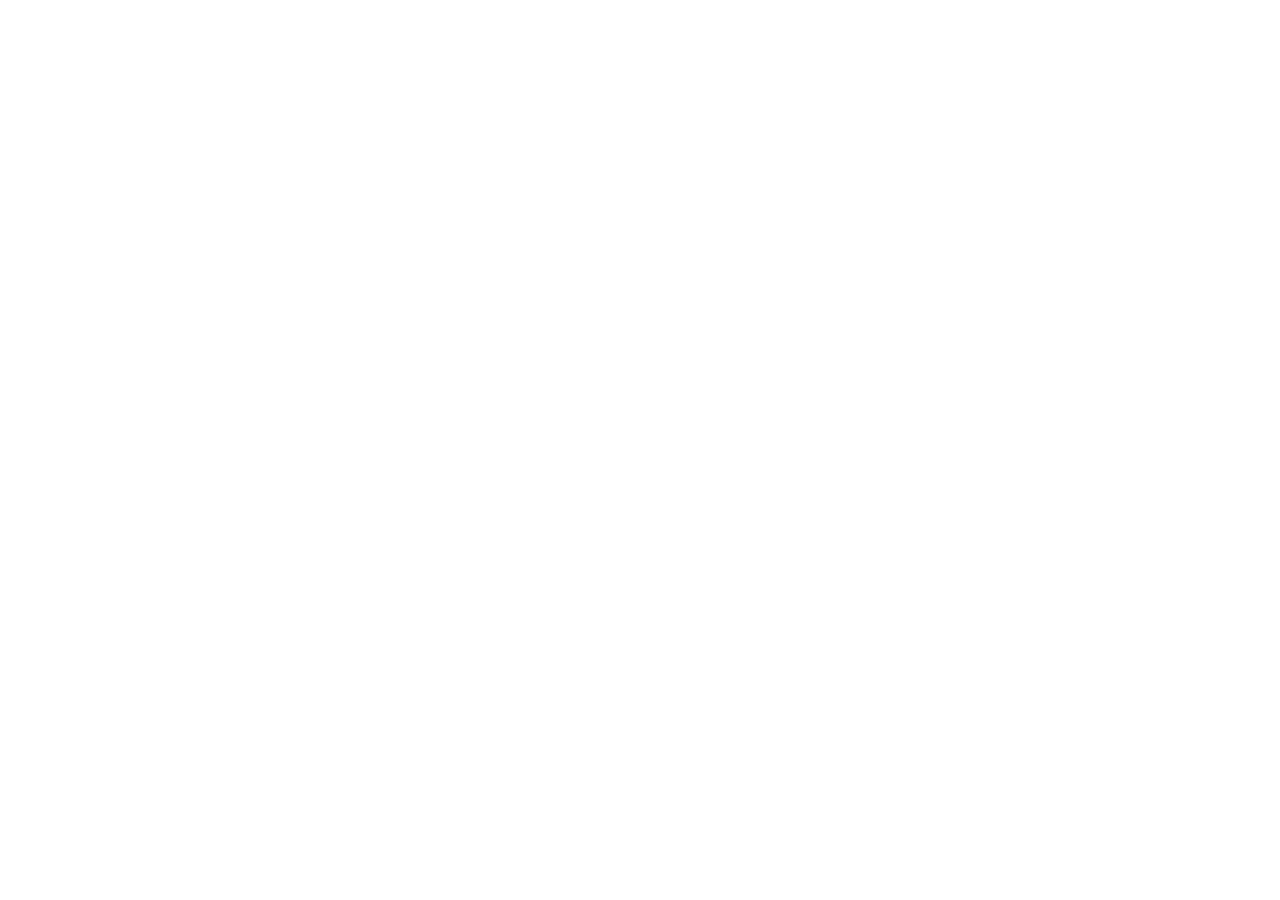
==== index.html @ f78d1ac8 "시작" ====
<!DOCTYPE html>
<html lang="en">
<head>
    <meta charset="UTF-8">
    <meta name="viewport" content="width=device-width, initial-scale=1.0">
    <title>테이블오더 소개페이지</title>
</head>
<body>
    
</body>
</html>
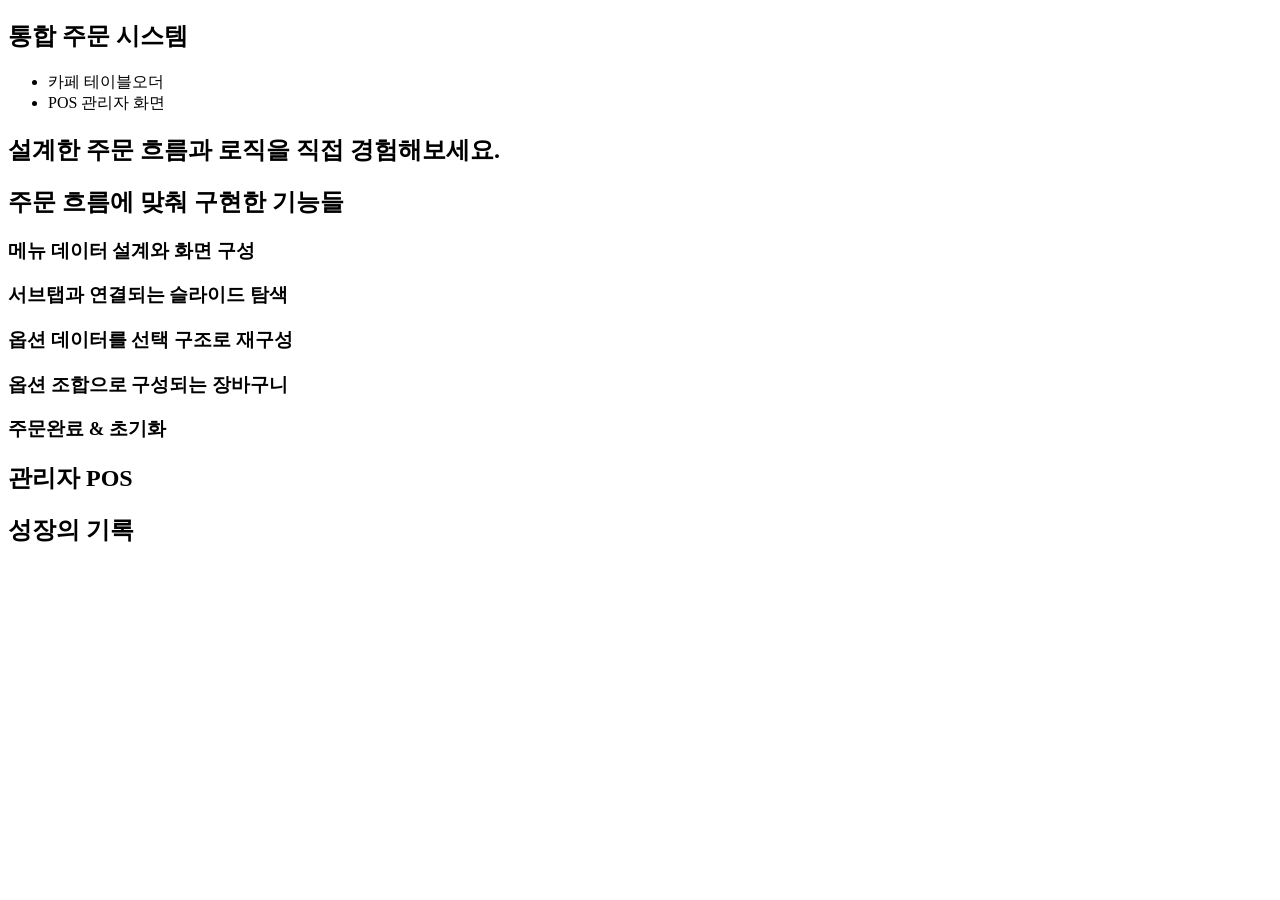
==== commit 4f4664b1: "html 작성중" ====
--- a/index.html
+++ b/index.html
@@ -6,6 +6,53 @@
     <title>테이블오더 소개페이지</title>
 </head>
 <body>
-    
+    <main class="page">
+        <!-- 표지 / 인트로 -->
+        <section class="hero-section">
+            <h1 class="title-font">통합 주문 시스템</h1>
+            <ul class="">
+                <li>카페 테이블오더</li>
+                <li>POS 관리자 화면</li>
+            </ul>
+        </section>
+
+        <!-- 테이블오더 테스트 -->
+        <section class="preview-section">
+            <h2>설계한 주문 흐름과 로직을 직접 경험해보세요.</h2>
+        </section>
+
+        <!-- 주문 흐름별 코드 소개 -->
+        <section class="flow-section">
+            <div class="inner">
+                <h2 class="blind"> 주문 흐름에 맞춰 구현한 기능들 </h2>
+                <article class="item">
+                    <h3>메뉴 데이터 설계와 화면 구성</h3>
+                </article>
+                <article class="item">
+                    <h3>서브탭과 연결되는 슬라이드 탐색</h3>
+                </article>
+                <article class="item">
+                    <h3>옵션 데이터를 선택 구조로 재구성</h3>
+                </article>
+                <article class="item">
+                    <h3>옵션 조합으로 구성되는 장바구니</h3>
+                </article>
+                <article class="item">
+                    <h3>주문완료 & 초기화</h3>
+                </article>
+            </div>
+        </section>
+
+        <!-- 관리자 POS 디자인 -->
+        <section class="pos-section">
+            <h2>관리자 POS</h2>
+        </section>
+
+        <!-- 프로젝트 회고 -->
+        <section class="review-section">
+            <h2>성장의 기록</h2>
+        </section>
+    </main>
+
 </body>
 </html>
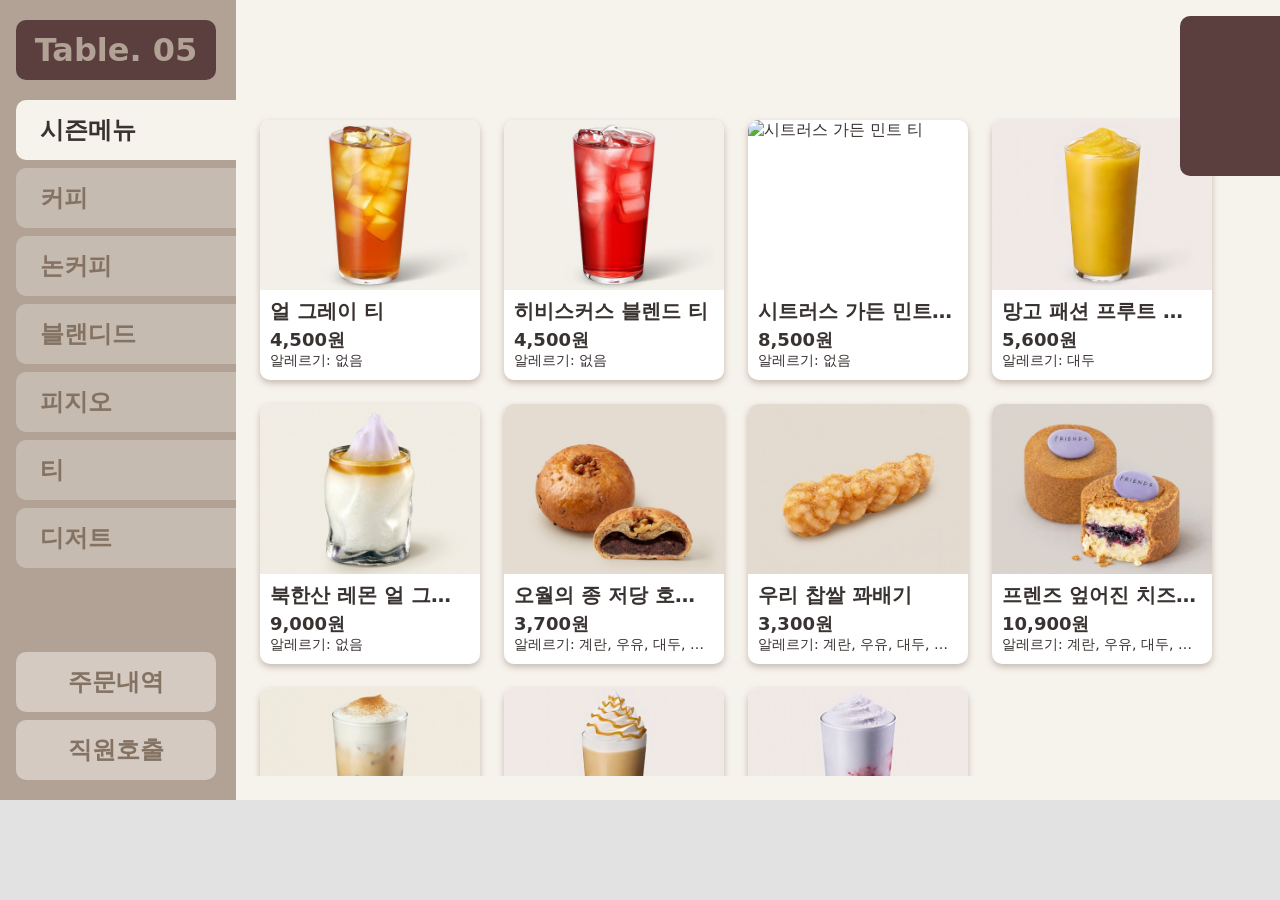
==== commit a3a9cbfe: "html 작성 및 테이블오더 파일 병합" ====
--- a/index.html
+++ b/index.html
@@ -1,58 +1,99 @@
 <!DOCTYPE html>
-<html lang="en">
+<html lang="ko">
 <head>
     <meta charset="UTF-8">
-    <meta name="viewport" content="width=device-width, initial-scale=1.0">
-    <title>테이블오더 소개페이지</title>
+    <title>테이블오더</title>
+    <!-- 프리탠다드 CDN -->
+    <link rel="stylesheet" href="styles/common.css"> 
+    <link rel="stylesheet" href="styles/layout.css"> 
+    <script src="scripts/data.js" defer></script> 
+    <script src="scripts/main.js" defer></script> 
 </head>
+
 <body>
-    <main class="page">
-        <!-- 표지 / 인트로 -->
-        <section class="hero-section">
-            <h1 class="title-font">통합 주문 시스템</h1>
-            <ul class="">
-                <li>카페 테이블오더</li>
-                <li>POS 관리자 화면</li>
+    <div class="wrapper">
+        <header id="header" class="header">
+            <div class="table-num header-brand">Table. 05</div>
+            <ul class="tab-main">
+                <li data-main="new"><button class="title-section">시즌메뉴</button></li>
+                <li data-main="coffee"><button class="title-section">커피</button></li>
+                <li data-main="noncoffee"><button class="title-section">논커피</button></li>
+                <li data-main="blended"><button class="title-section">블랜디드</button></li>
+                <li data-main="fizzio"><button class="title-section">피지오</button></li>
+                <li data-main="tea"><button class="title-section">티</button></li>
+                <li data-main="dessert"><button class="title-section">디저트</button></li>
             </ul>
-        </section>
+            
+            <div class="order-history"><button class="title-section">주문내역</button></div>
+            <div class="call-staff"><button class="title-section">직원호출</button></div>
+        </header>
 
-        <!-- 테이블오더 테스트 -->
-        <section class="preview-section">
-            <h2>설계한 주문 흐름과 로직을 직접 경험해보세요.</h2>
-        </section>
-
-        <!-- 주문 흐름별 코드 소개 -->
-        <section class="flow-section">
-            <div class="inner">
-                <h2 class="blind"> 주문 흐름에 맞춰 구현한 기능들 </h2>
-                <article class="item">
-                    <h3>메뉴 데이터 설계와 화면 구성</h3>
-                </article>
-                <article class="item">
-                    <h3>서브탭과 연결되는 슬라이드 탐색</h3>
-                </article>
-                <article class="item">
-                    <h3>옵션 데이터를 선택 구조로 재구성</h3>
-                </article>
-                <article class="item">
-                    <h3>옵션 조합으로 구성되는 장바구니</h3>
-                </article>
-                <article class="item">
-                    <h3>주문완료 & 초기화</h3>
-                </article>
+        <section id="products">
+            <ul class="tab-sub"></ul> <!-- 서브카테고리 -->
+            <div class="products scrollbar">
+                <div class="product-list"></div> <!-- 상품리스트 -->
             </div>
         </section>
 
-        <!-- 관리자 POS 디자인 -->
-        <section class="pos-section">
-            <h2>관리자 POS</h2>
+        <section id="options">
+            <div class="inbox">
+                <div class="box-top">
+                    <span class="title-section">메뉴 상세정보</span>
+                    <button class="close-btn"><img src="images/icon/func/close.png" alt="전체메뉴"></button>
+                </div>
+                <div class="box-mid">
+                    <div class="product-info"></div> <!-- 상품 기본 영역 -->
+                    <div class="option-list scrollbar">
+                        <div class="opt-ly">
+                            <div class="temper-been opt-box"></div>
+                            <div class="syrup-iceb opt-box"></div>
+                            <div class="size-shot opt-box"></div>
+                            <div class="whipping-drizzle opt-box"></div>
+                        </div>
+
+                    </div>
+                </div>
+                <div class="box-btm">
+                    <div class="opt-box">
+                        <div class="quantity">
+                            <span class="num-txt title-section">수량</span>
+                            <div class="opt-num">
+                                <button class="minus title-section" data-btn="minus"><img src="images/icon/func/minus.png" alt="빼기"></button>
+                                <span class="count manu-name">1</span>
+                                <button class="plus title-section" data-btn="plus"><img src="images/icon/func/plus.png" alt="더하기"></button>
+                            </div>
+                        </div>
+                        <div class="line">l</div>
+                        <p class="price title-section">
+                            <span class="opt-txt">총 금액</span>
+                            <span class="opt-price"></span>원
+                        </p>
+                    </div>
+                    <button class="cart-add title-section">장바구니</button>
+                </div>
+            </div>
+        </section>
+        
+        <section id="cart">
+            <div class="cart-inbox">
+                <div class="cart-title header-brand">장바구니</div>
+                <ul class="cart-list scrollbar"></ul>
+                <div class="order-area">
+                    <p>
+                        <span class="title-section">총금액</span>
+                        <strong class="order-price total-price"></strong> <!-- reset: strong{ font-weight: normal; } -->
+                    </p>
+                    <div class="order-btn">
+                        <button class="title-section">주문하기</button>
+                    </div>
+                </div>
+                <div class="cart-close-btn"></div>
+            </div>
         </section>
 
-        <!-- 프로젝트 회고 -->
-        <section class="review-section">
-            <h2>성장의 기록</h2>
-        </section>
-    </main>
-
+        <div class="msg-area">
+        <p class="inner">메세지가 보임</p>
+        
+    </div>
 </body>
 </html>
--- a/styles/common.css
+++ b/styles/common.css
@@ -0,0 +1,94 @@
+@import url("https://cdn.jsdelivr.net/gh/orioncactus/pretendard@v1.3.9/dist/web/static/pretendard-dynamic-subset.min.css");
+
+/* ———————————— reset.css ———————————— */
+
+body, p, ul, ol, li, dl, dt, dd, button { margin: 0; padding: 0; }
+ul, ol, li { list-style: none; }
+button {
+    border: 0 none;
+    padding: 0;
+    text-align: left;
+    outline: none;
+    background-color: transparent;
+}
+img { width: 100%; height: 100%; vertical-align: top;}
+a { text-decoration: none;}
+
+
+/* ———————————— base.css ———————————— */
+
+/* ———————————— 폰트설정 ———————————— */
+
+    /* 폰트 기본설정 */
+        body, button {
+            font-family: "Pretendard Variable", Pretendard, -apple-system, BlinkMacSystemFont, system-ui, Roboto, "Helvetica Neue", "Segoe UI", "Apple SD Gothic Neo", "Noto Sans KR", "Malgun Gothic", "Apple Color Emoji", "Segoe UI Emoji", "Segoe UI Symbol", sans-serif;
+            font-size: 16px; 
+            font-weight: 400;
+            color: #383230; }
+        body {
+            width: 1280px;
+            background-color: #E2E2E2;}
+        button {
+            height: 60px;
+            border-radius: 10px;}
+    /* 메뉴카드상품명 */
+        .manu-name {
+            font-size: 20px; 
+            font-weight: 600; }
+    /* 매장명,테이블번호 */
+        .header-brand {
+            font-size: 32px; 
+            font-weight: 700;}
+    /* 카테고리명, 팝업타이틀 */
+        .title-section {
+            font-size: 24px; 
+            font-weight: 600; }
+    /* 메뉴 카드 상품명 */
+        .content-menu-name {
+            font-size: 20px; 
+            font-weight: 600; }
+    /* 상품가격 */
+        .content-price {
+            font-size: 18px; 
+            font-weight: 700; }
+    /* 주문총금액 */
+        .total-price {
+            font-size: 28px; 
+            font-weight: 700; }
+    /* 원산지,알레르기,품절안내 */
+        .caption-subInfo {
+        font-size: 14px; }
+        
+/*  */
+
+/* 스크롤바 디자인 */
+.scrollbar { 
+  height: calc(100% - 56px);
+  overflow-y: scroll;
+}
+
+/* 스크롤바의 폭 너비 */
+.scrollbar::-webkit-scrollbar {
+    width: 10px;  
+}
+
+.scrollbar::-webkit-scrollbar-thumb {
+    background: #B1A295; /* 스크롤바 색상 */
+    border-radius: 10px; /* 스크롤바 둥근 테두리 */
+}
+
+.scrollbar::-webkit-scrollbar-track {
+    background: #D4CAC1;  /*스크롤바 뒷 배경 색상*/
+    border-radius: 10px;
+}
+/* 스크롤바 트랙 위쪽 여백 공간 주기 위해서 */
+.scrollbar::-webkit-scrollbar-button:vertical:start:decrement {
+    display: block;
+    height: 25px;
+}
+
+/* 만일 스크롤바 트랙 아래쪽도 여백 공간을 주고 싶다면 ... */
+.scrollbar::-webkit-scrollbar-button:vertical:end:decrement {
+    display: block;
+    width: 25px;
+}
--- a/styles/layout.css
+++ b/styles/layout.css
@@ -0,0 +1,451 @@
+/* #region — 전체그룹 ———————————— */
+    .wrapper { 
+        position: relative;
+        display: flex; 
+        overflow: hidden;
+        height: 800px;
+        background-color: #F6F2EC;
+    }
+/* #endregion */
+
+/* #region — 헤더 ———————————— */
+    #header { 
+        width: calc(236px - 16px); 
+        padding: 20px 0 20px 16px;
+        background-color: #B1A295;}
+    .header button { 
+        padding: 0 24px;
+        color: #847263;}
+    .table-num { 
+        display: flex;
+        justify-content: center;
+        align-items: center;
+
+        width: 200px; height: 60px;
+        margin-bottom: 20px;
+        
+        border-radius: 10px;
+        color: #B1A295;
+        background-color: #5b3f3f;}
+    .tab-main { 
+        margin-bottom: 84px;}
+    .tab-main button { 
+        width: 220px; height: 60px;
+        border-radius: 10px 0 0 10px;
+        background-color: #C6BBB0;}
+    .main-on button { 
+        color: #383230;
+        background-color: #F6F2EC ; }
+    .order-history button, .call-staff button { 
+        width: 200px; height: 60px;
+        text-align: center;
+        background-color: #D4CAC1;}
+    .order-history { margin-bottom: 8px; }
+    /* 카테고리 간격조절 */
+    .tab-main{ 
+        display: flex; 
+        flex-wrap: wrap;
+        gap: 8px;}
+/* #endregion */
+
+/* #region — 상품리스트 —————————— */
+    #products{ 
+        overflow-y: hidden;
+        width: 1029px;
+        padding: 24px 0;
+        padding-right: 16px;
+        background-color: #F6F2EC;}
+
+    /* 카테고리 */
+    .tab-sub { display: flex; 
+        height: 56px;
+        padding-left:24px;}
+    .tab-sub button { 
+        width: 130px; height: 40px;
+        margin-right: 16px;
+        margin-bottom: 16px;
+        text-align: center;
+        border-radius: 30px;
+        color: #F6F2EC;
+        background-color: #B1A295;}
+    .sub-on button { 
+        color: #B1A295;
+        background-color: #5b3f3f; }
+    /* 메뉴리스트 */
+    .products{ 
+        padding-left:24px;
+        margin-bottom: 24px;}
+    .product-list {
+        display: block;
+    }
+    .product-list .opt-info { 
+        width: 220px; 
+        height: 260px;
+        
+        display: flex;
+        flex-direction: column;
+        gap: 8px;
+
+        border-radius: 10px;   
+        background-color: white;
+        box-shadow: 0 3px 6px rgba(177, 162, 149, 0.7);}
+    .product-list dl{ 
+        flex: 1;
+        display: flex;
+        flex-direction: column;
+        justify-content: center;
+        
+        margin: 0 10px;
+        margin-bottom: 10px;}
+    .product-list dt{ 
+        margin-bottom: 3px;
+        white-space: nowrap; /* 줄바꿈이 되지 않도록 한 줄 나란히~ */
+        overflow: hidden; /* 넘친영역 가리기 */
+        text-overflow: ellipsis; /* 잘리는 부분에 ... 붙이기 */ }
+    .product-list .acntAllergy { 
+        flex: 1;
+        display: flex;
+        flex-direction: column;
+        justify-content: flex-end;
+        align-items: flex-start;}
+    .product-list .allergy-mask { 
+        width: 100%;
+        white-space: nowrap; /* 줄바꿈이 되지 않도록 한 줄 나란히~ */
+        overflow: hidden; /* 넘친영역 가리기 */
+        text-overflow: ellipsis; /* 잘리는 부분에 ... 붙이기 */}
+    .product-list .img-mask { 
+        position: relative;
+        overflow: hidden;
+        width: 100%;
+        padding-top: calc(170 / 220 * 100%);}
+    .product-list img { 
+        position: absolute; left: 0; top: 0;
+        width: 100%;
+        height: 100%;
+        object-fit: cover;
+        border-radius: 10px 10px 0 0; }
+/* #endregion */
+
+/* #region — 옵션창 ———————————— */
+    #options { /* 비활성화 */
+        z-index: 100;
+        display: none; 
+        position: fixed; left: 0; top: 0; 
+        width: 1280px; height: 800px; 
+        background-color:rgba(0,0,0,0.5) }
+    #options.show { /* 활성화 */
+        display: flex; 
+        justify-content: center; 
+        align-items: center; }
+    #options .inbox {
+        position: relative;
+        width: 1088px; height: 680px; 
+        border-radius: 10px;
+        background-color: #F6F2EC } 
+
+    /* 상품옵션 */
+    .inbox .close-btn { 
+        position: absolute; right: 0px; top: 0px }
+
+    /* box-top (닫기) */
+    .inbox .box-top {
+        display: flex;
+        width: 100%;
+        height: 60px;
+        padding-left: 16px;
+        align-items: center;
+    }
+        
+    /* box-mid (메인) */
+        .inbox .box-mid { 
+            display: flex ;
+            width: calc(1088px - 16px * 2);
+            height: 541px;
+            gap: 8px;
+            padding: 0 16px;}
+        /* 메뉴설명 */
+        .product-info { 
+            width: 300px; height: 540px;
+        }
+        .product-info .options-img-mask { 
+            width: 300px; height: 300px;}
+        .product-info .manu-name {
+            margin-top: 10px;
+            padding: 0 8px;
+        }
+        .product-info .acntTaste-mask{
+            height: 130px;
+            padding: 10px 8px;
+        }
+        .product-info .allergy-mask {
+            display: flex;                /* Flexbox 사용 */
+            justify-content: flex-start;  /* 가로: 왼쪽 정렬 */
+            align-items: flex-end;       /* 세로: 아래 정렬 */
+            height: 50px;                /* 높이 지정 (필수) */
+            padding: 0 8px;
+        }
+        /* 메뉴옵션 */
+        .option-list { 
+            display: flex;
+            flex-wrap: wrap;
+            width: 700px; 
+            height: 518px;
+            gap: 24px;
+            padding: 24px 24px 0 24px;
+            overflow-y: auto;
+            background-color: #B1A295 }
+        .option-list .opt-box:empty {
+            display: none;
+        }
+        .option-list .opt-ly {
+            column-count: 2;
+            align-items: flex-start;}   
+        .option-list .opt-box {
+            display: inline-block;
+            margin-bottom: 24px;
+            break-inside: avoid;
+
+            width: calc(334px - 16px * 2); 
+            border-radius: 10px;
+            background-color: #D4CAC1;
+            padding: 16px 16px;
+            box-shadow: 0 3px 6px rgba(177, 162, 149, 0.7);
+            align-self: flex-start;}
+        .option-list .option-group { 
+            padding: 8px 0;
+            margin-bottom: 16px;}
+        .option-list .option-group dt { margin: 0 10px; } 
+        .option-list .option-group button { width:70px; }
+        .option-list .option-dtn-group { 
+            display: flex;
+            width: 100%;
+            border-radius: 10px;
+            margin-top: 8px;
+            background-color: #B1A295;        }
+        .option-list .option-group button.active { 
+            color: #2f2f2f; 
+            background-color: #F6F2EC }
+        .option-list .option-dtn-group button { 
+            flex: auto;
+            text-align: center;
+            color: #847263;}
+
+    /* box-btm (주요버튼) */
+    .box-btm {
+        display: flex;
+        height: 80px; 
+        gap: 16px;
+        padding: 0 16px;
+        align-items: center;}
+    .box-btm .opt-box {
+        display: flex;
+        gap: 16px;
+        width: calc(670px - 10px * 2);
+        height: 60px;
+        padding: 0 10px;
+        align-items: center;
+        border: 1px solid #F6F2EC;
+        border-radius: 10px;
+        background-color: #D4CAC1;
+    }
+    .box-btm .quantity { 
+        display: flex;
+        width: 290px;
+        margin-right: auto;
+        align-items: center;}
+    .box-btm .quantity button { 
+        width: 32px; height: 32px;
+        border-radius: 100%;
+        color: #F6F2EC;
+        background-color: #B1A295;
+        text-align: center; }
+    .box-btm .num-txt {
+        padding-left: 10px;
+        flex: 1;
+    }
+    .box-btm .count{
+        margin: 0 24px;
+    }
+    .box-btm .line { font-size: 30px; font-weight: 200; color: #B1A295;}
+    .box-btm .price { 
+        display: flex;
+        width: 343px;
+        padding-right: 10px;
+        align-items: center;}
+    .box-btm .opt-txt {width: 50%; text-align: left;}
+    .box-btm .opt-price {width: 50%; text-align: right;}
+    .box-btm .cart-add {
+        width: 370px; height: 60px;
+        text-align: center;
+        color: #F6F2EC;
+        background-color: #5b3f3f;}    
+
+/* #endregion  */
+
+/* #region — 장바구니 ———————————— */
+    #cart{
+        width: 0;
+        flex-shrink: 0;
+        transition: width 0.4s ease;
+    }
+    #cart.show {
+        width: 280px;
+    } /* 활성화 */
+    .cart-inbox { /* 비활성화 */
+        position: relative;
+        display: flex;
+        flex-wrap: wrap;
+        justify-content: center;
+        width: 280px;
+        height: 800px;
+        background-color: #d4cac1;
+    }
+    /* 메뉴인포 */
+    .cart-title {
+        display: flex; justify-content: center; align-items: center;
+        width: 260px; height: 60px;
+        margin: 20px 0;
+        margin-bottom: 20px;
+        color: #F6F2EC;
+        border-radius: 10px;
+        background-color: #b1a295;
+    }
+    .cart-list {
+        width: 280px; height: 520px;
+        overflow-y: auto;
+        justify-items: center;
+        border-radius: 15px;
+    }
+    .cart-list .item { 
+        display: flex;
+        gap: 8px;
+        width: 230px; height: 86px;
+        padding: 8px 8px;
+        margin-bottom: 8px;
+        border-radius: 10px;
+        box-shadow: 0 3px 3px rgba(177, 162, 149, 0.7);
+        background-color: #F6F2EC;}
+    .cart-list .options-img-mask {
+        overflow: hidden;
+        flex-shrink: 0;
+        width: 60px; height: 86px;
+        border-radius: 10px;
+    }
+    .cart-list .options-img-mask img{
+        width: 100%; height: 100%;
+        object-fit: cover;
+    }
+    .cart-list li .label { 
+        overflow-x: auto; 
+        height: 22px;
+        margin: 6px 0;
+        white-space: nowrap; }
+    .cart-list li .label::-webkit-scrollbar { display: none; }
+    .cart-list li .label span { 
+        display: inline-block; 
+        height: 18px;
+        padding: 2px 8px; 
+        border-radius: 10px;
+        background-color: #d4cac1; 
+        margin: 0 2px;}
+    .order-area {
+        height: 148px;
+    }
+    .cart-info {
+        width: 162px;
+    }
+    .cart-info .name {
+        width: 80%;
+        white-space: nowrap;
+        overflow: hidden;
+        text-overflow: ellipsis;
+    }
+    .cart-info .quantity {
+        display: flex;
+        width: 100%;
+        align-items: center;
+    }
+    .cart-info .quantity .price{
+        flex: 1;
+    }
+    .cart-info .quantity .count {
+        width: 25px;
+        text-align: center;
+    }
+    .cart-info .quantity button {
+        width: 28px; height: 28px;
+        text-align: center;
+        border-radius: 100px;
+        background-color: #d4cac1;
+    }
+    .order-area p {
+        display: flex; justify-content: center; align-items: center;
+        padding: 0 10px;
+        height: 60px;
+    }
+    .order-area span{
+        margin-right: auto;
+    }
+    .order-area .order-price{
+        margin-left: auto;
+    }
+    .order-area .order-btn button {
+        display: flex; justify-content: center; align-items: center;
+        width: 260px; height: 60px;
+        margin: 8px 0 20px 0;
+        margin-bottom: 20px;
+        color: #F6F2EC;
+        border-radius: 10px;
+        background-color: #5b3f3f;
+    }
+    .cart-close-btn {
+        position: absolute; top: 16px; left: -100px;
+        width: 100px; height: 160px;
+        border-radius: 10px 0 0 10px;
+        background-color: #5b3f3f;
+    }
+    /* 가격및주요버튼 */
+/* #endregion */
+
+/* #region — 사용자 전달 메세지 ———————————— */
+    .msg-area {
+        display: none; 
+        position: absolute; left: 0; top: 0;
+        width: 1280px; height: 800px;
+        background-color: rgba(0,0,0,0.5);
+    }
+    .msg-area.show {display: flex; justify-content: center; align-items: center;}
+    .msg-area .inner {
+        width: 400px;
+        padding: 35px 20px;
+        border-radius: 20px;
+        text-align: center;
+        font-size: 22px;
+        background-color: #fff;
+    }
+/* #endregion */
+
+/* #region — 임시 그룹 ———————————— */
+   .product-group {
+        margin-bottom: 40px;
+    }
+
+    .group-title {
+        height: 24px;
+        margin-bottom: 16px;
+        padding-left: 4px;
+    }
+
+    .group-list{ 
+        display: flex; 
+        flex-wrap: wrap; 
+        gap: 24px;
+        flex-shrink: 0;}
+
+/* #endregion */
+
+/* #region — 임시 포지션 ———————————— */
+    /* .wrapper { position: relative; }
+    #options { display: none; position: absolute; top: 50%; left: 50%; transform: translate(-50%, -50%); }*/
+    /* #cart { display: none; position: absolute; top: 0; right: 0; } */
+/* #endregion */
